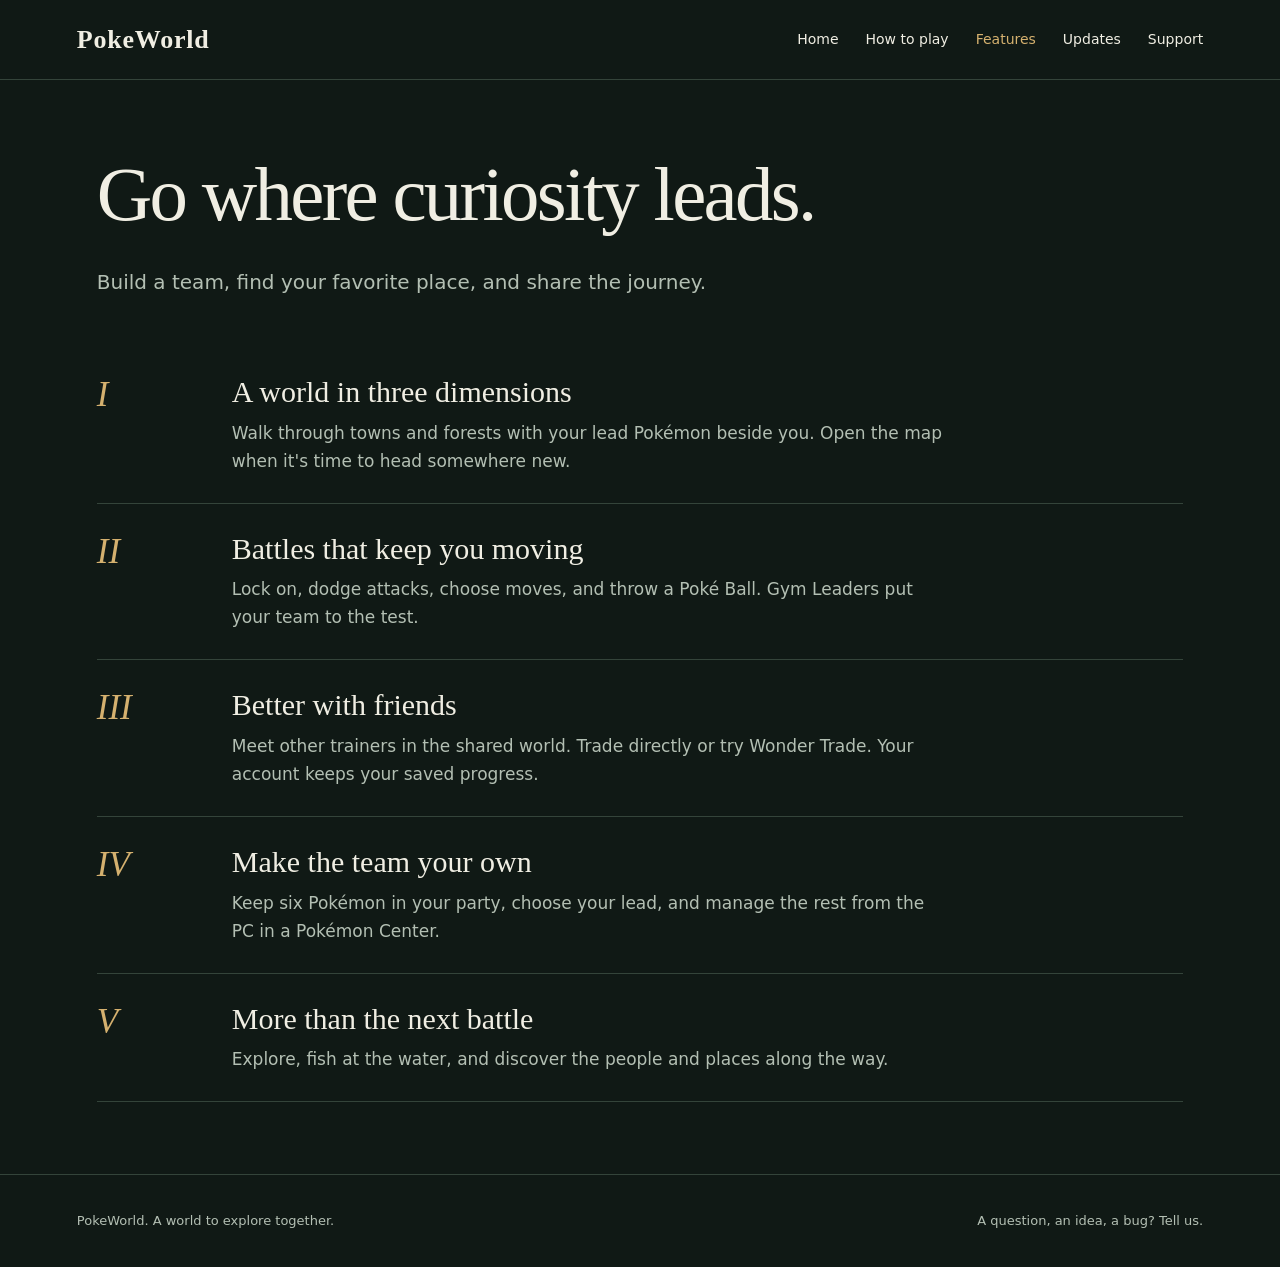
==== features.html @ 802797ab "Publish PokeWorld website and request form" ====
<!doctype html><html lang="en"><head><meta charset="utf-8"><meta name="viewport" content="width=device-width,initial-scale=1"><title>Features | PokeWorld</title><link rel="stylesheet" href="style.css"></head><body><a class="hidden" href="#main">Skip to content</a><header><a class="brand" href="index.html">PokeWorld</a><nav aria-label="Main navigation"><a href="index.html">Home</a><a href="how-to-play.html">How to play</a><a href="features.html" aria-current="page">Features</a><a href="updates.html">Updates</a><a href="support.html">Support</a></nav></header><main id="main"><h1>Go where curiosity leads.</h1><p class="lead">Build a team, find your favorite place, and share the journey.</p><section class="featurelist"><article><span class="n">I</span><div><h2>A world in three dimensions</h2><p>Walk through towns and forests with your lead Pokémon beside you. Open the map when it's time to head somewhere new.</p></div></article><article><span class="n">II</span><div><h2>Battles that keep you moving</h2><p>Lock on, dodge attacks, choose moves, and throw a Poké Ball. Gym Leaders put your team to the test.</p></div></article><article><span class="n">III</span><div><h2>Better with friends</h2><p>Meet other trainers in the shared world. Trade directly or try Wonder Trade. Your account keeps your saved progress.</p></div></article><article><span class="n">IV</span><div><h2>Make the team your own</h2><p>Keep six Pokémon in your party, choose your lead, and manage the rest from the PC in a Pokémon Center.</p></div></article><article><span class="n">V</span><div><h2>More than the next battle</h2><p>Explore, fish at the water, and discover the people and places along the way.</p></div></article></section></main><footer><span>PokeWorld. A world to explore together.</span><a href="support.html">A question, an idea, a bug? Tell us.</a></footer><script src="config.js"></script><script src="site.js"></script></body></html>
---- style.css ----
:root{--bg:#101915;--paper:#19251e;--ink:#f0eee3;--muted:#b3bfb3;--gold:#d5b16f;--line:#34443a}*{box-sizing:border-box}body{margin:0;background:var(--bg);color:var(--ink);font:17px/1.65 system-ui,sans-serif}a{color:inherit;text-decoration:none}a:hover{color:var(--gold)}:focus-visible{outline:3px solid var(--gold);outline-offset:5px}header{height:80px;display:flex;align-items:center;justify-content:space-between;padding:0 6%;border-bottom:1px solid var(--line);gap:20px}.brand{font:700 26px Georgia,serif;letter-spacing:.03em}nav{display:flex;gap:27px;font-size:14px}nav [aria-current]{color:var(--gold)}main{max-width:1240px;margin:auto;padding:72px 6%}h1,h2,h3{font-family:Georgia,serif;font-weight:400;line-height:1.12}h1{font-size:clamp(45px,6vw,78px);margin:0 0 28px;letter-spacing:-.035em}h2{font-size:38px;margin:0 0 22px}h3{font-size:27px}p{max-width:66ch;color:var(--muted)}.hero{min-height:600px;position:relative;display:flex;align-items:center;margin:0;padding:70px 6%;max-width:none;background:linear-gradient(90deg,rgba(10,22,15,.92),rgba(10,22,15,.55) 54%,rgba(10,22,15,.08)),url(assets/world.jpg) center/cover}.hero .copy{max-width:780px}.hero h1{max-width:780px;font-size:clamp(45px,5.6vw,72px)}.hero p{font-size:20px;max-width:440px}.button,button{display:inline-block;border:1px solid var(--gold);border-radius:3px;background:var(--gold);color:#152016;padding:13px 23px;font:650 15px system-ui;cursor:pointer;min-height:48px;transition:background .2s,transform .2s}.button:hover,button:hover{color:#101915;background:#e9c787;transform:translateY(-1px)}.secondary{background:transparent;color:var(--ink);margin-left:12px}.intro{display:grid;grid-template-columns:1fr 1fr;gap:80px;align-items:center;padding:80px 0}.intro img{width:100%;height:360px;object-fit:cover;border-radius:3px}.features{display:grid;grid-template-columns:repeat(3,1fr);gap:38px;border-top:1px solid var(--line);padding:40px 0}.features h3{margin:10px 0}.features p{font-size:16px}.featurelist article{display:grid;grid-template-columns:110px 1fr;border-bottom:1px solid var(--line);padding:28px 0;gap:25px}.featurelist .n{font:italic 35px Georgia;color:var(--gold)}.featurelist h2{font-size:30px;margin:0 0 10px}.featurelist p{margin:0}.lead{font-size:20px;max-width:660px;margin-bottom:48px}.step{padding:24px 0 24px 28px;border-left:2px solid var(--gold);margin:32px 0}.step h2{font-size:28px}kbd{background:#25382b;border:1px solid #4a6150;padding:3px 8px;border-radius:4px;font-size:14px}.controls{display:grid;grid-template-columns:1fr 1fr;gap:16px 50px}.controls div{display:flex;justify-content:space-between;border-bottom:1px solid var(--line);padding:14px 0}.update{padding:28px 0;border-bottom:1px solid var(--line)}.update time{color:var(--gold);font-size:14px}.update h2{font-size:30px;margin:10px 0}.formlayout{display:grid;grid-template-columns:1fr 1.2fr;gap:80px}label{display:block;font-weight:600;margin:20px 0 7px}input,textarea{width:100%;background:#111c16;color:var(--ink);border:1px solid #526357;border-radius:3px;padding:13px;font:inherit}textarea{min-height:180px;resize:vertical}.hint{font-size:13px;color:var(--muted)}.notice{padding:16px 20px;border-left:3px solid var(--gold);background:#263329;margin:24px 0}.hidden{position:absolute;left:-9999px}footer{padding:35px 6%;display:flex;justify-content:space-between;gap:20px;border-top:1px solid var(--line);font-size:13px;color:var(--muted)}.small{font-size:14px}.sectioncta{padding:40px;background:var(--paper);display:flex;justify-content:space-between;align-items:center;gap:30px;margin-top:60px}.sectioncta h2{font-size:30px;margin:0}@media(max-width:760px){header{height:auto;min-height:80px;flex-direction:column;padding:20px;gap:15px}nav{gap:17px;flex-wrap:wrap;justify-content:center;font-size:13px}.hero{min-height:600px;padding:65px 6%;background-position:60%}.hero h1{font-size:55px}.hero p{font-size:18px}.intro,.formlayout{grid-template-columns:1fr;gap:28px}.intro{padding:55px 0}.intro img{height:260px}.features{grid-template-columns:1fr;gap:18px}.controls{grid-template-columns:1fr}.featurelist article{grid-template-columns:45px 1fr;gap:12px}main{padding:48px 6%}.sectioncta{padding:25px;display:block}.sectioncta .button{margin-top:20px}footer{flex-direction:column}h2{font-size:32px}}@media(prefers-reduced-motion:reduce){*{transition:none!important;scroll-behavior:auto!important}}
@media(max-width:760px){.hero .secondary{margin:12px 0 0}.hero .button{display:table}.hero h1{font-size:50px}nav a{min-height:44px;display:flex;align-items:center}header{padding-bottom:8px}.hero{min-height:580px}}
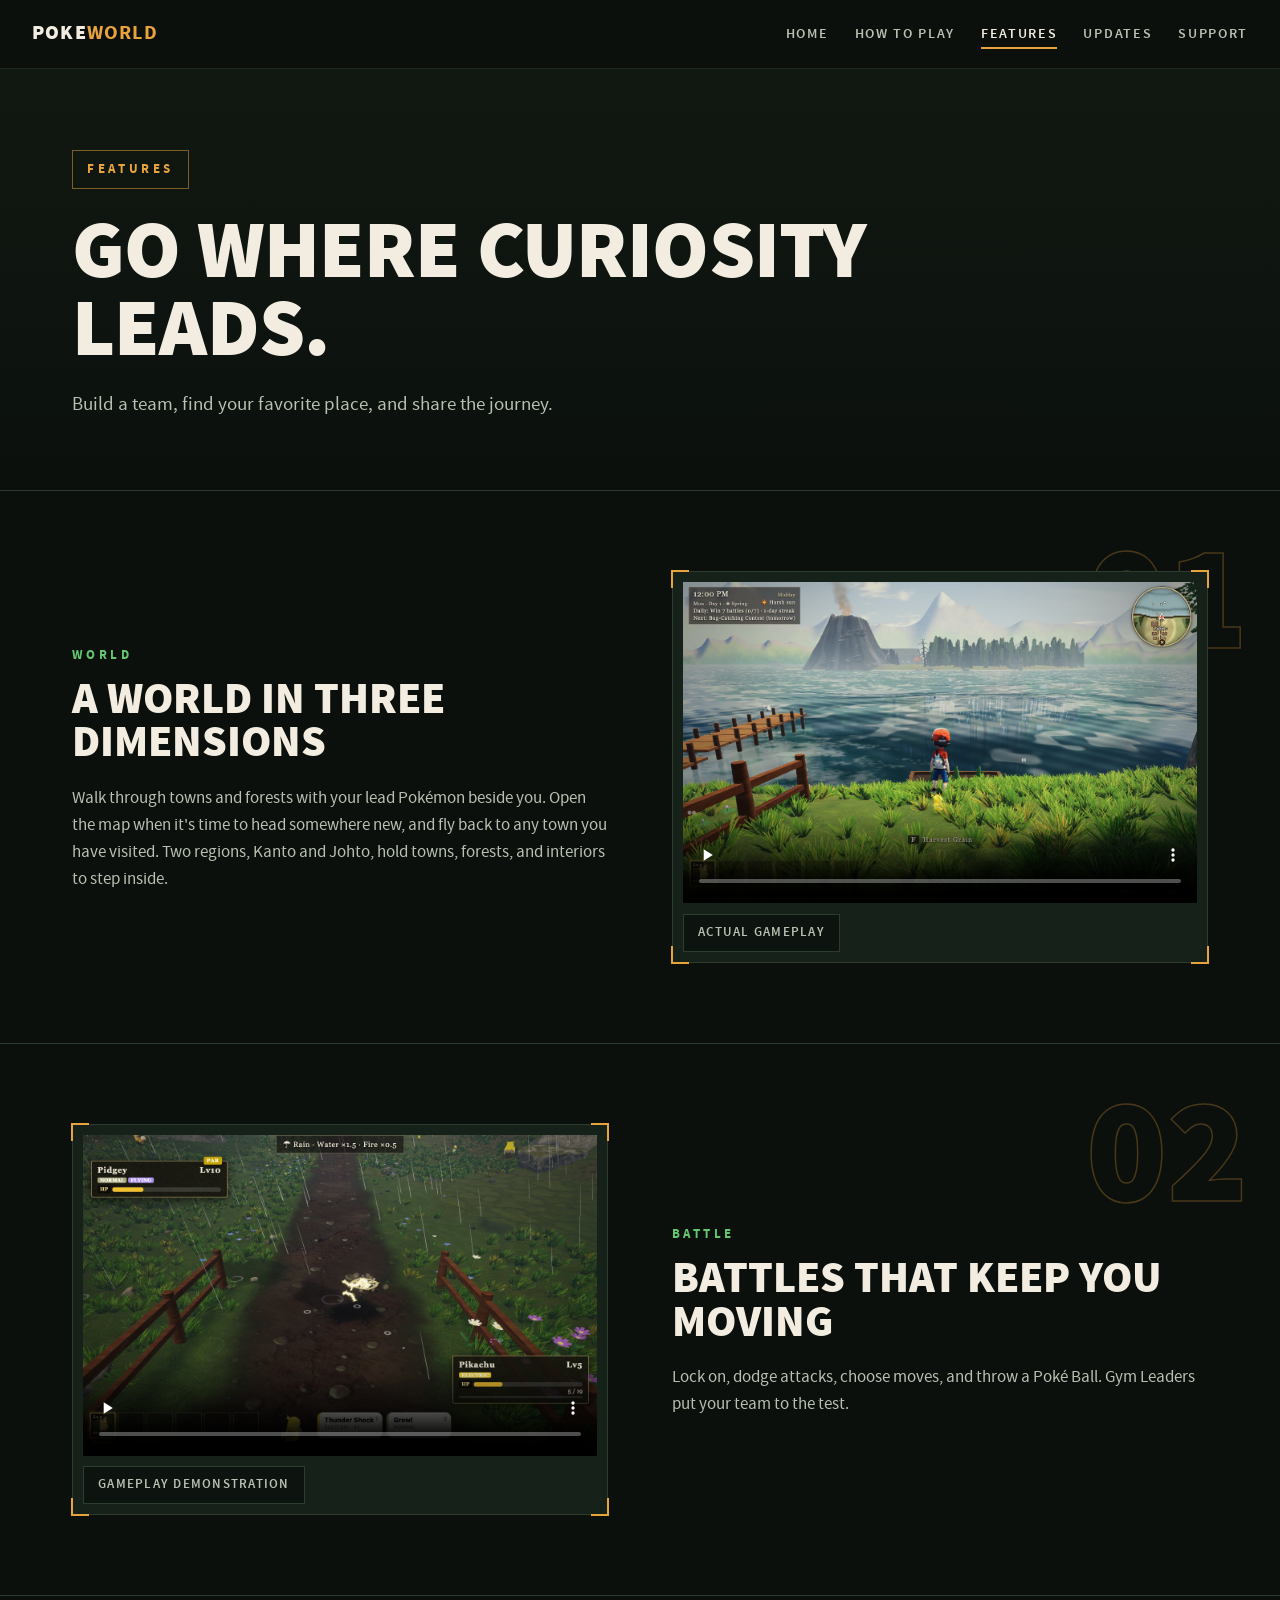
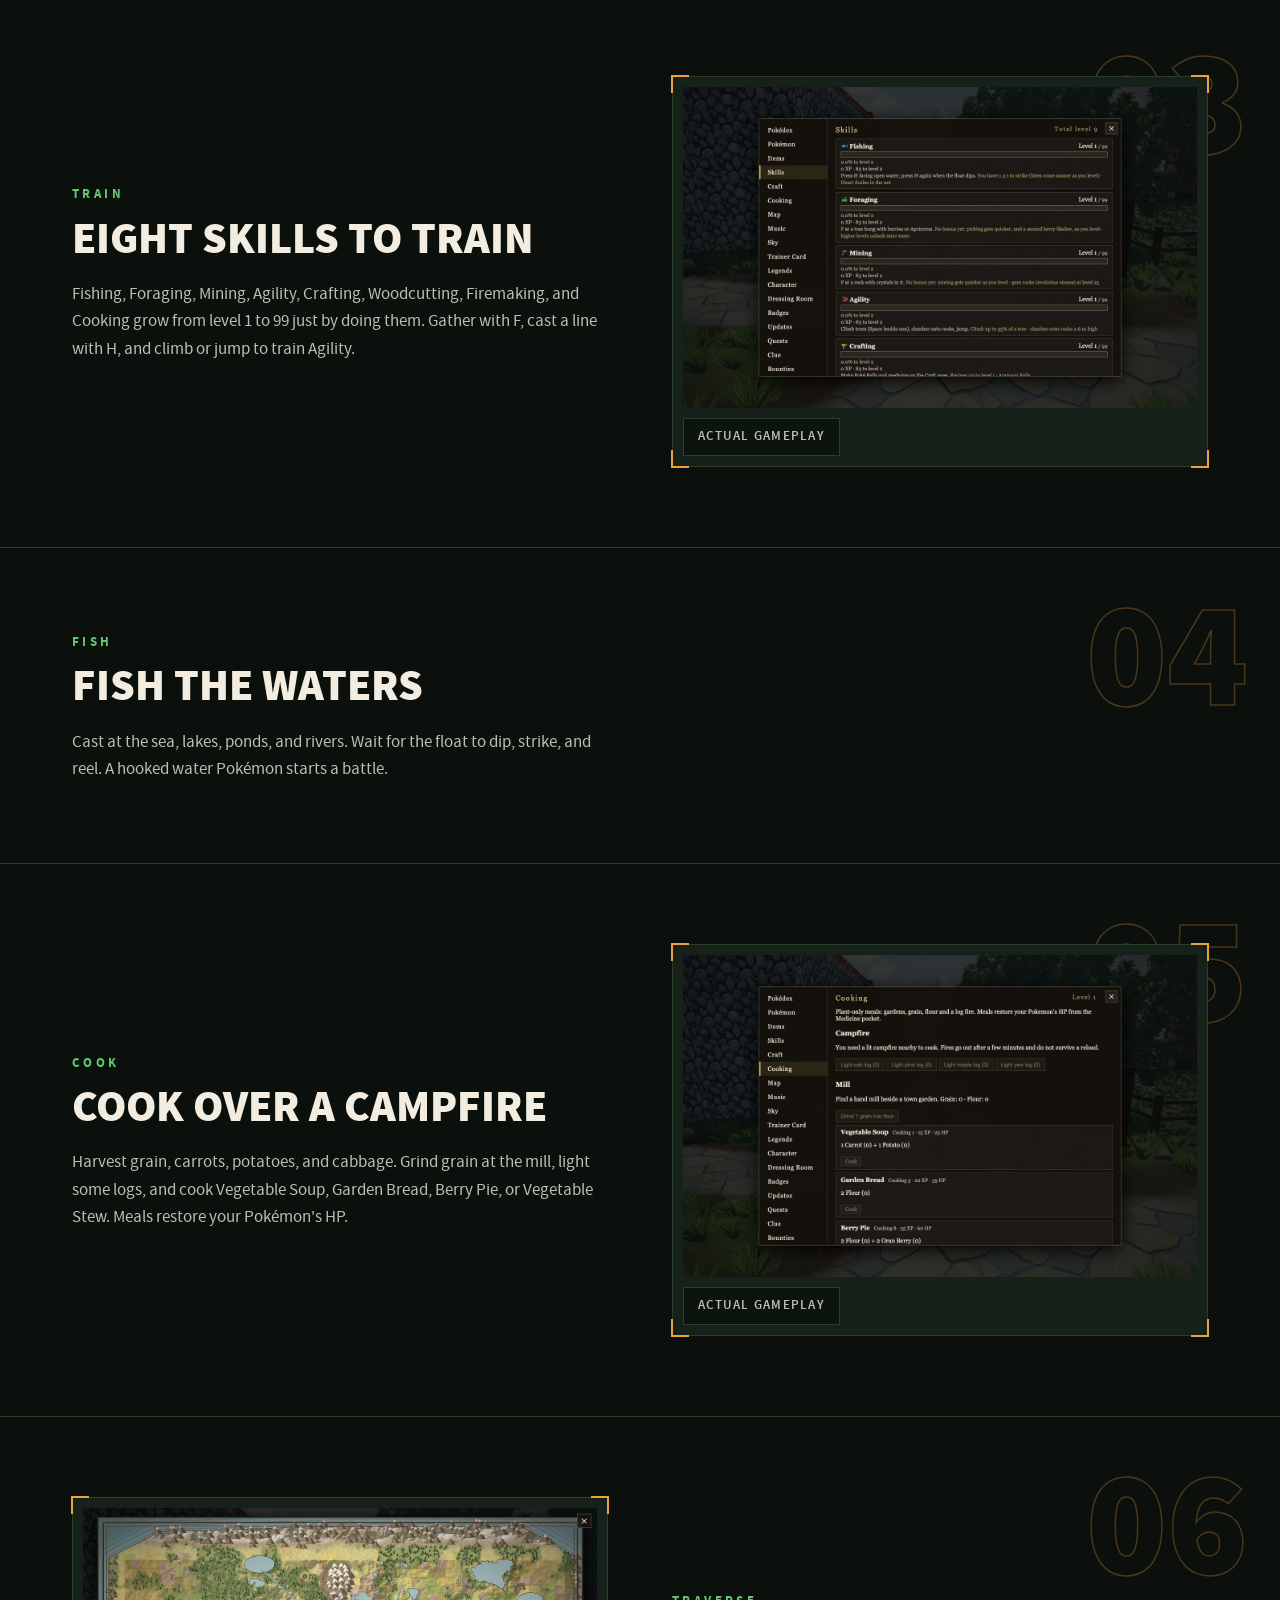
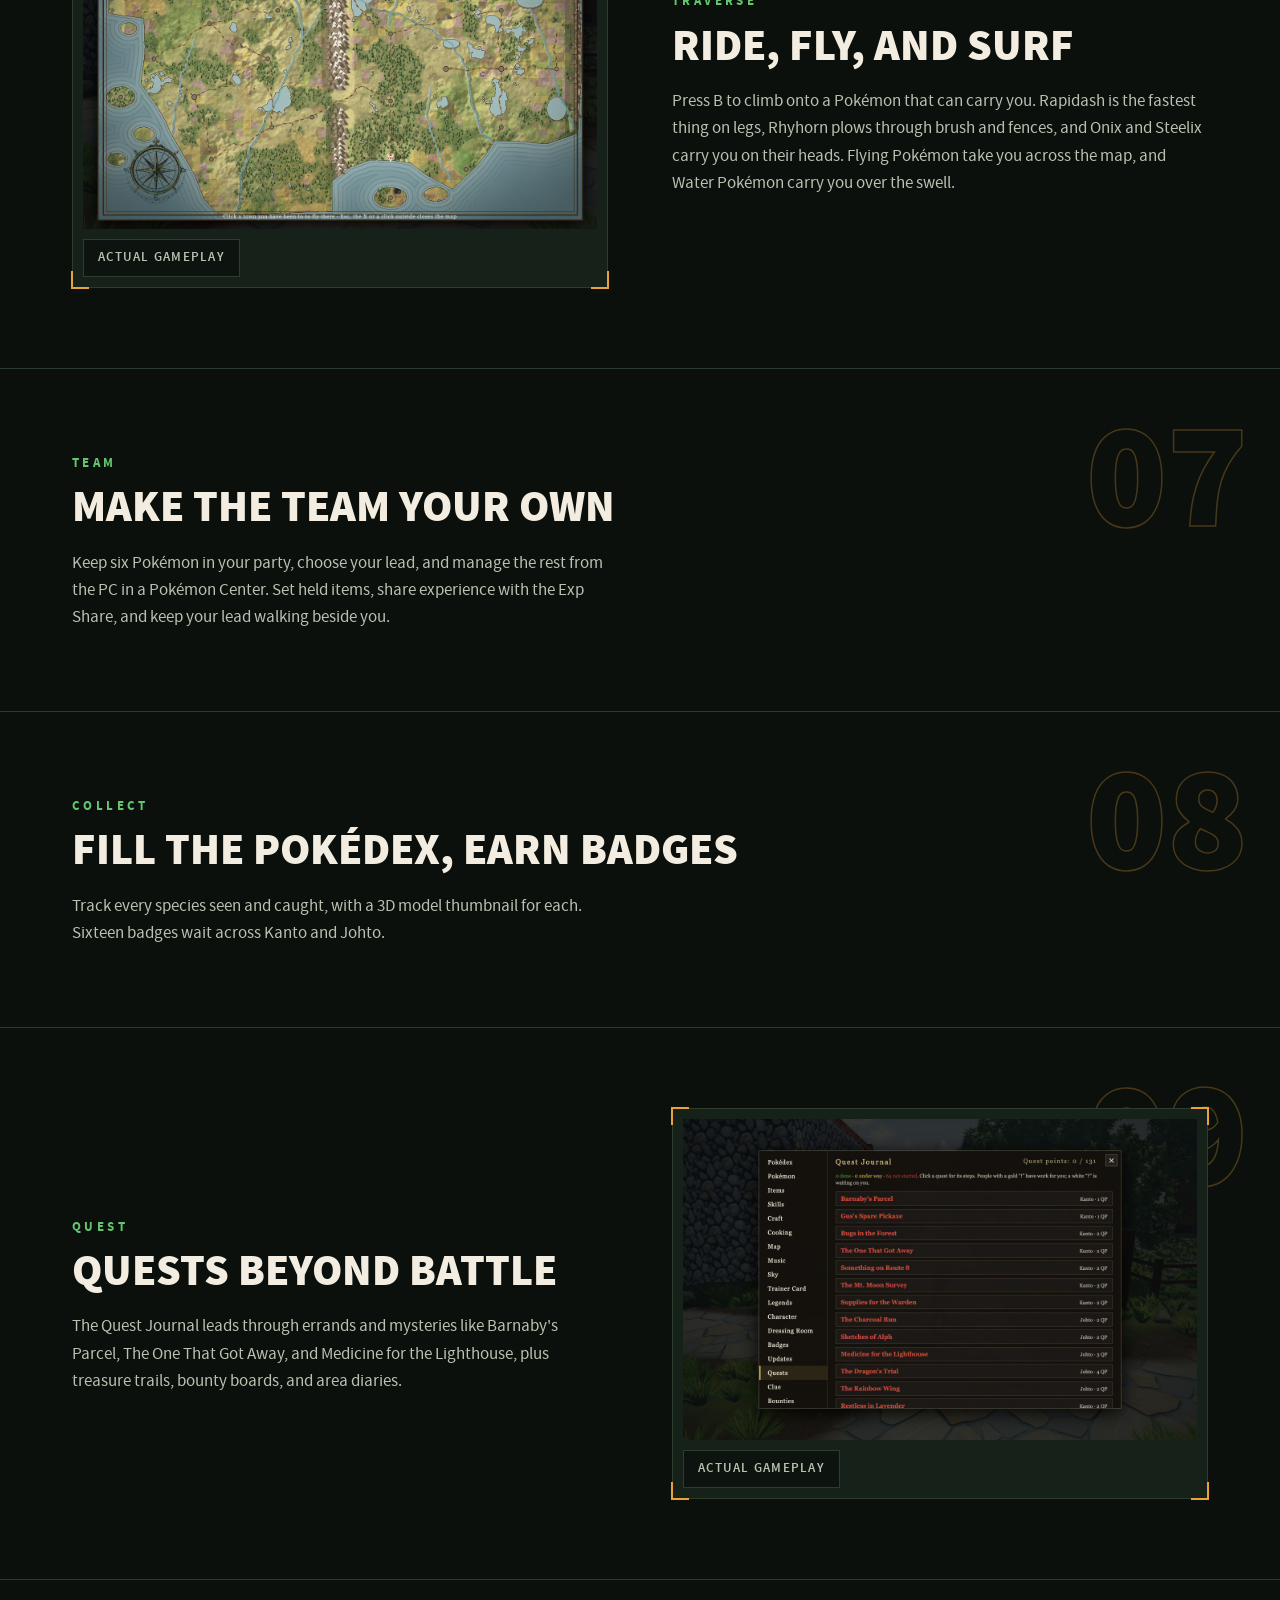
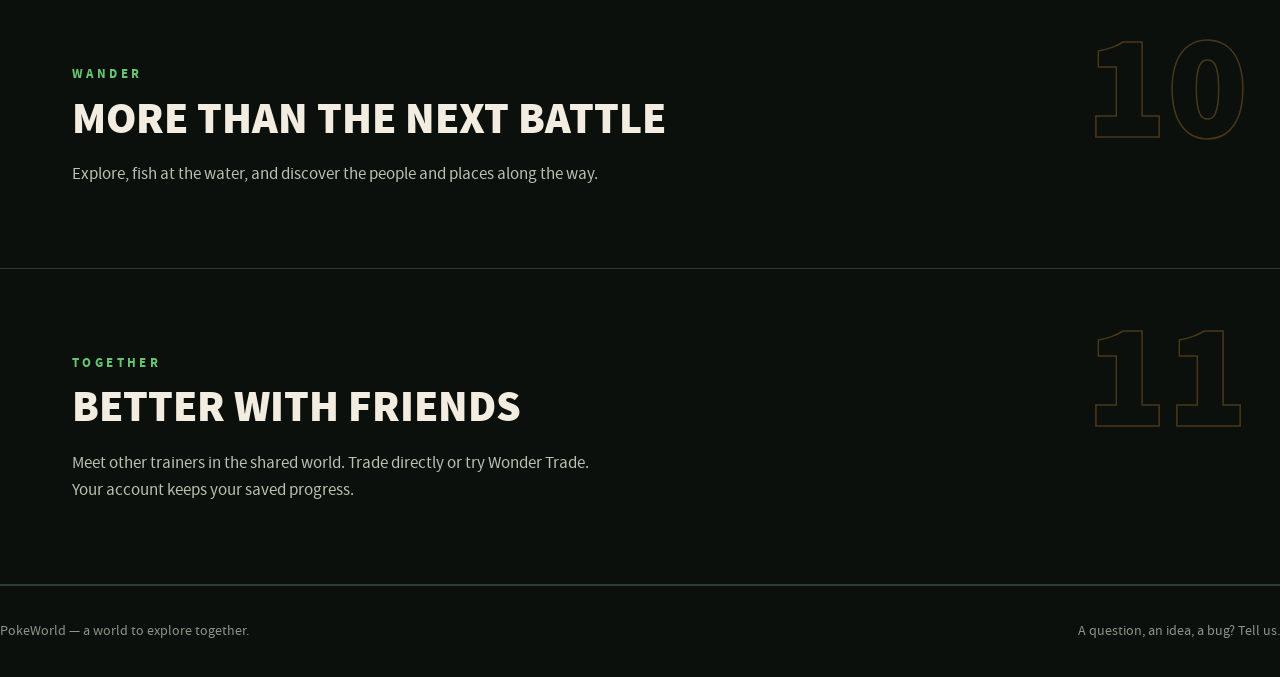
==== commit 18c0c975: "Publish approved Signal website redesign" ====
--- a/features.html
+++ b/features.html
@@ -1 +1,87 @@
-<!doctype html><html lang="en"><head><meta charset="utf-8"><meta name="viewport" content="width=device-width,initial-scale=1"><title>Features | PokeWorld</title><link rel="stylesheet" href="style.css"></head><body><a class="hidden" href="#main">Skip to content</a><header><a class="brand" href="index.html">PokeWorld</a><nav aria-label="Main navigation"><a href="index.html">Home</a><a href="how-to-play.html">How to play</a><a href="features.html" aria-current="page">Features</a><a href="updates.html">Updates</a><a href="support.html">Support</a></nav></header><main id="main"><h1>Go where curiosity leads.</h1><p class="lead">Build a team, find your favorite place, and share the journey.</p><section class="featurelist"><article><span class="n">I</span><div><h2>A world in three dimensions</h2><p>Walk through towns and forests with your lead Pokémon beside you. Open the map when it's time to head somewhere new.</p></div></article><article><span class="n">II</span><div><h2>Battles that keep you moving</h2><p>Lock on, dodge attacks, choose moves, and throw a Poké Ball. Gym Leaders put your team to the test.</p></div></article><article><span class="n">III</span><div><h2>Better with friends</h2><p>Meet other trainers in the shared world. Trade directly or try Wonder Trade. Your account keeps your saved progress.</p></div></article><article><span class="n">IV</span><div><h2>Make the team your own</h2><p>Keep six Pokémon in your party, choose your lead, and manage the rest from the PC in a Pokémon Center.</p></div></article><article><span class="n">V</span><div><h2>More than the next battle</h2><p>Explore, fish at the water, and discover the people and places along the way.</p></div></article></section></main><footer><span>PokeWorld. A world to explore together.</span><a href="support.html">A question, an idea, a bug? Tell us.</a></footer><script src="config.js"></script><script src="site.js"></script></body></html>+<!doctype html><html lang="en"><head><meta charset="utf-8"><meta name="viewport" content="width=device-width,initial-scale=1"><title>Features — PokeWorld</title><meta name="description" content="Real-time battles, eight trainable skills, campfire cooking, quests and more in PokeWorld."><meta name="theme-color" content="#0b100c"><meta property="og:title" content="Features — PokeWorld"><meta property="og:description" content="Real-time battles, eight trainable skills, campfire cooking, quests and more in PokeWorld."><meta property="og:image" content="https://ddhkim-gop.github.io/pokeworld-site/assets/world-hero.jpg"><meta property="og:type" content="website"><link rel="stylesheet" href="signal.css"></head><body>
+<header class="top"><div class="brand">Poke<b>World</b></div>
+<nav class="nav"><a href="index.html">Home</a><a href="how-to-play.html">How to play</a><a href="features.html" class="on">Features</a><a href="updates.html">Updates</a><a href="support.html">Support</a></nav></header>
+<section class="page-head"><div class="wrap">
+<span class="kick">Features</span>
+<h1>Go where curiosity leads.</h1>
+<p class="sub">Build a team, find your favorite place, and share the journey.</p>
+</div></section>
+
+<section class="feat"><div class="wrap"><span class="num">01</span>
+<div class="grid"><div class="txt"><span class="tag">World</span>
+<h2>A world in three dimensions</h2>
+<p>Walk through towns and forests with your lead Pokémon beside you. Open the map when it's time to head somewhere new, and fly back to any town you have visited. Two regions, Kanto and Johto, hold towns, forests, and interiors to step inside.</p>
+</div><div class="frame"><span class="tick a"></span><span class="tick b"></span><span class="tick c"></span><span class="tick d"></span>
+<video controls preload="none" playsinline poster="assets/exploration-poster.jpg" src="assets/clips/world-walk.mp4"></video><span class="cap">Actual gameplay</span></div>
+</div></div></section>
+
+<section class="feat flip"><div class="wrap"><span class="num">02</span>
+<div class="grid"><div class="txt"><span class="tag">Battle</span>
+<h2>Battles that keep you moving</h2>
+<p>Lock on, dodge attacks, choose moves, and throw a Poké Ball. Gym Leaders put your team to the test.</p>
+</div><div class="frame"><span class="tick a"></span><span class="tick b"></span><span class="tick c"></span><span class="tick d"></span>
+<video controls preload="none" playsinline poster="assets/battle-poster.jpg" src="assets/clips/battle.mp4"></video><span class="cap">Gameplay demonstration</span></div>
+</div></div></section>
+
+<section class="feat"><div class="wrap"><span class="num">03</span>
+<div class="grid"><div class="txt"><span class="tag">Train</span>
+<h2>Eight skills to train</h2>
+<p>Fishing, Foraging, Mining, Agility, Crafting, Woodcutting, Firemaking, and Cooking grow from level 1 to 99 just by doing them. Gather with F, cast a line with H, and climb or jump to train Agility.</p>
+</div><div class="frame"><span class="tick a"></span><span class="tick b"></span><span class="tick c"></span><span class="tick d"></span>
+<img src="assets/skills.jpg" alt="The skills panel in the game"><span class="cap">Actual gameplay</span></div>
+</div></div></section>
+
+<section class="feat wide"><div class="wrap"><span class="num">04</span>
+<div class="txt"><span class="tag">Fish</span>
+<h2>Fish the waters</h2>
+<p>Cast at the sea, lakes, ponds, and rivers. Wait for the float to dip, strike, and reel. A hooked water Pokémon starts a battle.</p>
+</div></div></section>
+
+<section class="feat"><div class="wrap"><span class="num">05</span>
+<div class="grid"><div class="txt"><span class="tag">Cook</span>
+<h2>Cook over a campfire</h2>
+<p>Harvest grain, carrots, potatoes, and cabbage. Grind grain at the mill, light some logs, and cook Vegetable Soup, Garden Bread, Berry Pie, or Vegetable Stew. Meals restore your Pokémon's HP.</p>
+</div><div class="frame"><span class="tick a"></span><span class="tick b"></span><span class="tick c"></span><span class="tick d"></span>
+<img src="assets/cooking.jpg" alt="Cooking at a campfire"><span class="cap">Actual gameplay</span></div>
+</div></div></section>
+
+<section class="feat flip"><div class="wrap"><span class="num">06</span>
+<div class="grid"><div class="txt"><span class="tag">Traverse</span>
+<h2>Ride, fly, and surf</h2>
+<p>Press B to climb onto a Pokémon that can carry you. Rapidash is the fastest thing on legs, Rhyhorn plows through brush and fences, and Onix and Steelix carry you on their heads. Flying Pokémon take you across the map, and Water Pokémon carry you over the swell.</p>
+</div><div class="frame"><span class="tick a"></span><span class="tick b"></span><span class="tick c"></span><span class="tick d"></span>
+<img src="assets/map.jpg" alt="The world map"><span class="cap">Actual gameplay</span></div>
+</div></div></section>
+
+<section class="feat wide"><div class="wrap"><span class="num">07</span>
+<div class="txt"><span class="tag">Team</span>
+<h2>Make the team your own</h2>
+<p>Keep six Pokémon in your party, choose your lead, and manage the rest from the PC in a Pokémon Center. Set held items, share experience with the Exp Share, and keep your lead walking beside you.</p>
+</div></div></section>
+
+<section class="feat wide"><div class="wrap"><span class="num">08</span>
+<div class="txt"><span class="tag">Collect</span>
+<h2>Fill the Pokédex, earn badges</h2>
+<p>Track every species seen and caught, with a 3D model thumbnail for each. Sixteen badges wait across Kanto and Johto.</p>
+</div></div></section>
+
+<section class="feat"><div class="wrap"><span class="num">09</span>
+<div class="grid"><div class="txt"><span class="tag">Quest</span>
+<h2>Quests beyond battle</h2>
+<p>The Quest Journal leads through errands and mysteries like Barnaby's Parcel, The One That Got Away, and Medicine for the Lighthouse, plus treasure trails, bounty boards, and area diaries.</p>
+</div><div class="frame"><span class="tick a"></span><span class="tick b"></span><span class="tick c"></span><span class="tick d"></span>
+<img src="assets/quests.jpg" alt="The quest journal"><span class="cap">Actual gameplay</span></div>
+</div></div></section>
+
+<section class="feat wide"><div class="wrap"><span class="num">10</span>
+<div class="txt"><span class="tag">Wander</span>
+<h2>More than the next battle</h2>
+<p>Explore, fish at the water, and discover the people and places along the way.</p>
+</div></div></section>
+
+<section class="feat wide"><div class="wrap"><span class="num">11</span>
+<div class="txt"><span class="tag">Together</span>
+<h2>Better with friends</h2>
+<p>Meet other trainers in the shared world. Trade directly or try Wonder Trade. Your account keeps your saved progress.</p>
+</div></div></section>
+<footer><span>PokeWorld — a world to explore together.</span><span>A question, an idea, a bug? Tell us.</span></footer></body></html>
--- a/signal.css
+++ b/signal.css
@@ -0,0 +1,146 @@
+
+@font-face{font-family:'Source Sans Pro';src:url('signal-black.woff');font-weight:900}
+@font-face{font-family:'Source Sans Pro';src:url('signal-bold.woff');font-weight:700}
+@font-face{font-family:'Source Sans Pro';src:url('signal-semibold.woff');font-weight:600}
+@font-face{font-family:'Source Sans Pro';src:url('signal-regular.woff');font-weight:400}
+
+
+:root{--night:#0b100c;--night2:#121a13;--panel:#16211a;--line:#2c3d30;--signal:#e8a33d;--hp:#63c66f;--text:#f2ede0;--soft:#b9c2b2;--dim:#8b968a}
+*{margin:0;padding:0;box-sizing:border-box}
+body{background:var(--night);color:var(--text);font:400 17px/1.6 "Source Sans Pro",Arial,sans-serif}
+.wrap{max-width:1200px;margin:0 auto;padding:0 32px}
+.top{position:absolute;top:0;left:0;right:0;z-index:5;display:flex;justify-content:space-between;align-items:center;padding:18px 32px;background:#0b100c;border-bottom:1px solid rgba(44,61,48,.6)}
+.brand{font-weight:900;font-size:20px;letter-spacing:.06em;text-transform:uppercase}
+.brand b{color:var(--signal)}
+.nav a{color:var(--soft);text-decoration:none;font-size:14px;font-weight:600;letter-spacing:.12em;text-transform:uppercase;margin-left:26px}
+.nav a.on{color:var(--text);border-bottom:2px solid var(--signal);padding-bottom:4px}
+/* hero */
+.hero{position:relative;height:56vw;min-height:620px;max-height:780px;display:flex;align-items:flex-end;overflow:hidden}
+.hero video{position:absolute;inset:0;width:100%;height:100%;object-fit:cover;filter:saturate(.92) brightness(.72)}
+.hero .grad{position:absolute;inset:0;background:linear-gradient(180deg,rgba(11,16,12,.72),rgba(11,16,12,.18) 42%,rgba(11,16,12,.94) 88%)}
+.hud{position:absolute;border:1px solid rgba(232,163,61,.55);width:26px;height:26px;z-index:4}
+.hud.tl{top:118px;left:26px;border-right:0;border-bottom:0}.hud.tr{top:118px;right:26px;border-left:0;border-bottom:0}
+.hud.bl{bottom:26px;left:26px;border-right:0;border-top:0}.hud.br{bottom:26px;right:26px;border-left:0;border-top:0}
+.hero-in{position:relative;z-index:3;width:100%;padding:0 0 84px}
+.kick{display:inline-block;font-weight:700;font-size:13px;letter-spacing:.28em;text-transform:uppercase;color:var(--signal);border:1px solid rgba(232,163,61,.5);padding:8px 14px;margin-bottom:26px}
+h1{font-weight:900;font-size:clamp(52px,8.4vw,118px);line-height:.95;text-transform:uppercase;letter-spacing:-.015em;max-width:9em}
+h1 .o{-webkit-text-stroke:2px var(--text);color:transparent}
+.hp{display:flex;align-items:center;gap:14px;margin:30px 0 36px;max-width:560px}
+.hp .bar{flex:1;height:8px;background:rgba(242,237,224,.14);border:1px solid rgba(242,237,224,.25)}
+.hp .bar i{display:block;height:100%;width:82%;background:linear-gradient(90deg,var(--hp),#9be26a)}
+.hp span{font-size:13px;font-weight:700;letter-spacing:.16em;color:var(--soft);text-transform:uppercase;white-space:nowrap}
+.cta{display:flex;gap:16px;flex-wrap:wrap}
+.btn{font-weight:700;font-size:15px;letter-spacing:.1em;text-transform:uppercase;text-decoration:none;padding:16px 30px;border:1px solid var(--signal)}
+.btn.p{background:var(--signal);color:#14100a}.btn.g{color:var(--text)}
+/* stats strip */
+.stats{border-top:1px solid var(--line);border-bottom:1px solid var(--line);background:var(--night2)}
+.stats .wrap{display:grid;grid-template-columns:repeat(4,1fr);gap:0}
+.stat{padding:34px 26px;border-left:1px solid var(--line)}
+.stat:first-child{border-left:0}
+.stat b{display:block;font-weight:900;font-size:44px;line-height:1;color:var(--signal)}
+.stat span{font-size:13px;font-weight:600;letter-spacing:.14em;text-transform:uppercase;color:var(--dim)}
+/* mission sections */
+.mission{position:relative;padding:110px 0;border-bottom:1px solid var(--line)}
+.mission .grid{display:grid;grid-template-columns:1fr 1fr;gap:72px;align-items:center}
+.mission.flip .grid .txt{order:2}
+.mission:not(.flip) .num{left:32px;right:auto}
+.mission .grid{position:relative;z-index:1}
+.num{position:absolute;top:64px;right:32px;z-index:0;font-weight:900;font-size:150px;line-height:1;color:transparent;-webkit-text-stroke:1.5px rgba(232,163,61,.28)}
+.mission h2{font-weight:900;font-size:clamp(34px,4.2vw,56px);line-height:1;text-transform:uppercase;letter-spacing:-.01em;margin:14px 0 22px}
+.tag{font-weight:700;font-size:13px;letter-spacing:.26em;text-transform:uppercase;color:var(--hp)}
+.mission p{color:var(--soft);max-width:30em}
+.mission p+p{margin-top:14px}
+.frame{position:relative;border:1px solid var(--line);background:var(--panel);padding:10px}
+.frame img,.frame video{display:block;width:100%;height:auto}
+.frame .cap{position:absolute;left:22px;bottom:22px;background:rgba(11,16,12,.82);border:1px solid var(--line);padding:8px 14px;font-size:12.5px;font-weight:600;letter-spacing:.1em;text-transform:uppercase;color:var(--soft)}
+.tick{position:absolute;width:18px;height:18px;border:2px solid var(--signal)}
+.tick.a{top:-2px;left:-2px;border-right:0;border-bottom:0}.tick.b{top:-2px;right:-2px;border-left:0;border-bottom:0}
+.tick.c{bottom:-2px;left:-2px;border-right:0;border-top:0}.tick.d{bottom:-2px;right:-2px;border-left:0;border-top:0}
+/* skill chips */
+.skills{background:var(--night2);border-bottom:1px solid var(--line);padding:96px 0}
+.skills h2{font-weight:900;font-size:clamp(30px,3.6vw,46px);text-transform:uppercase;margin-bottom:10px}
+.skills .sub{color:var(--dim);margin-bottom:40px;max-width:34em}
+.chips{display:flex;flex-wrap:wrap;gap:12px}
+.chip{border:1px solid var(--line);padding:14px 20px;font-weight:700;font-size:15px;letter-spacing:.08em;text-transform:uppercase;color:var(--soft);background:var(--panel)}
+.chip.hot{border-color:rgba(99,198,111,.55);color:var(--hp)}
+/* join */
+.join{padding:120px 0;background:linear-gradient(180deg,var(--night2),var(--night))}
+.join .card{border:1px solid var(--line);background:var(--panel);padding:56px;display:grid;grid-template-columns:1.1fr .9fr;gap:56px}
+.join h2{font-weight:900;font-size:clamp(34px,4.4vw,58px);line-height:.98;text-transform:uppercase}
+.join h2 b{color:var(--signal)}
+.steps{list-style:none;counter-reset:s}
+.steps li{counter-increment:s;display:flex;gap:18px;padding:16px 0;border-bottom:1px solid var(--line);color:var(--soft)}
+.steps li::before{content:"0" counter(s);font-weight:900;color:var(--signal);font-size:20px;min-width:38px}
+.steps li:last-child{border-bottom:0}
+.note{margin-top:22px;font-size:14px;color:var(--dim);border-left:2px solid var(--signal);padding-left:14px}
+footer{padding:34px 0;border-top:1px solid var(--line);display:flex;justify-content:space-between;color:var(--dim);font-size:14px}
+@media(max-width:760px){
+ .top{flex-wrap:wrap;justify-content:center;row-gap:10px}.nav{display:flex;flex-wrap:wrap;justify-content:center;row-gap:6px}.nav a{margin:0 10px;font-size:11.5px;letter-spacing:.09em}
+ .top{padding:16px 18px}.hero{height:auto;min-height:600px}.hero-in{padding:0 32px 56px}
+ .stats .wrap{grid-template-columns:1fr 1fr}
+ .stat{padding:22px 18px}.stat b{font-size:32px}
+ .mission{padding:72px 0}.mission .grid{grid-template-columns:1fr;gap:32px}
+ .mission.flip .grid .txt{order:0}
+ .num{font-size:84px;top:32px;right:18px}.mission:not(.flip) .num{left:18px;right:auto}
+ .join .card{grid-template-columns:1fr;padding:32px 22px}
+ footer{flex-direction:column;gap:8px;padding:28px 32px}
+}
+
+/* page head */
+.page-head{padding:150px 0 70px;border-bottom:1px solid var(--line);position:relative;background:linear-gradient(180deg,var(--night2),var(--night))}
+.page-head h1{font-weight:900;font-size:clamp(40px,6.4vw,84px);line-height:.96;text-transform:uppercase;letter-spacing:-.01em;max-width:12em}
+.page-head .sub{color:var(--soft);font-size:19px;margin-top:18px;max-width:34em}
+/* feature rows */
+.feat{position:relative;padding:80px 0;border-bottom:1px solid var(--line)}
+.feat .grid{display:grid;grid-template-columns:1fr 1fr;gap:64px;align-items:center}
+.feat.flip .grid .txt{order:2}
+.feat .num{top:40px}
+.feat.wide .txt{max-width:44em}
+.feat h2{font-weight:900;font-size:clamp(28px,3.4vw,44px);line-height:1;text-transform:uppercase;margin:12px 0 18px}
+.feat p{color:var(--soft);max-width:32em}
+.feat p+p{margin-top:12px}
+/* steps */
+.steps2{list-style:none;counter-reset:s;padding:60px 0}
+.steps2 li{counter-increment:s;display:grid;grid-template-columns:70px 1fr;gap:28px;padding:34px 0;border-bottom:1px solid var(--line)}
+.steps2 li::before{content:"0" counter(s);font-weight:900;font-size:34px;color:transparent;-webkit-text-stroke:1.5px rgba(232,163,61,.75);line-height:1}
+.steps2 h3{font-weight:900;font-size:24px;text-transform:uppercase;margin-bottom:8px}
+.steps2 p{color:var(--soft);max-width:38em}
+.steps2 .acts{display:flex;gap:12px;flex-wrap:wrap;margin-top:16px}
+.btn.s{padding:12px 22px;font-size:13px}
+.small-note{margin-top:12px;font-size:14px;color:var(--dim)}
+.callout2{border:1px solid var(--line);border-left:3px solid var(--signal);background:var(--panel);padding:22px 26px;color:var(--soft);margin:56px 0;max-width:60em}
+/* spec table */
+.keys{padding:70px 0;border-top:1px solid var(--line)}
+.keys h2{font-weight:900;font-size:clamp(26px,3vw,38px);text-transform:uppercase;margin-bottom:10px}
+.keys .sub{color:var(--dim);margin-bottom:30px;max-width:36em}
+.kgrid{display:grid;grid-template-columns:1fr 1fr;gap:0 56px}
+.krow{display:flex;justify-content:space-between;align-items:center;padding:13px 0;border-bottom:1px solid var(--line);color:var(--soft)}
+kbd{font:700 13px "Source Sans 3","Source Sans Pro",sans-serif;letter-spacing:.06em;color:var(--text);border:1px solid var(--line);background:var(--panel);padding:5px 12px;text-transform:uppercase}
+/* log */
+.log{padding:60px 0}
+.log article{display:grid;grid-template-columns:200px 1fr;gap:40px;padding:36px 0;border-bottom:1px solid var(--line)}
+.log time{font-weight:700;font-size:13px;letter-spacing:.18em;text-transform:uppercase;color:var(--signal)}
+.log h2{font-weight:900;font-size:26px;text-transform:uppercase;margin-bottom:10px}
+.log p{color:var(--soft);max-width:40em}
+/* form */
+.sform{padding:70px 0}
+.sform .panel{border:1px solid var(--line);background:var(--panel);padding:46px;max-width:760px}
+.sform label{display:block;font-weight:700;font-size:13px;letter-spacing:.16em;text-transform:uppercase;color:var(--dim);margin:26px 0 10px}
+.sform input,.sform textarea{width:100%;background:var(--night);border:1px solid var(--line);color:var(--text);font:400 16px "Source Sans 3","Source Sans Pro",sans-serif;padding:14px 16px}
+.sform textarea{min-height:160px;resize:vertical}
+.sform .count{text-align:right;font-size:13px;color:var(--dim);margin-top:8px}
+.sform .status{margin-top:16px;color:var(--hp);font-size:14px}
+.hp-honey{position:absolute;left:-9999px}
+@media(max-width:760px){
+ .page-head{padding:152px 0 50px}
+ .feat{padding:56px 0}.feat .grid{grid-template-columns:1fr;gap:28px}
+ .feat.flip .grid .txt{order:0}
+ .steps2 li{grid-template-columns:48px 1fr;gap:18px}
+ .steps2 li::before{font-size:26px}
+ .kgrid{grid-template-columns:1fr}
+ .log article{grid-template-columns:1fr;gap:10px}
+ .sform .panel{padding:28px 20px}
+}
+
+@media(max-width:760px){.hero{min-height:660px}.hero-in{padding-top:154px}.hud.tl,.hud.tr{top:148px}}
+.frame .cap{position:static;display:inline-block;margin-top:10px}
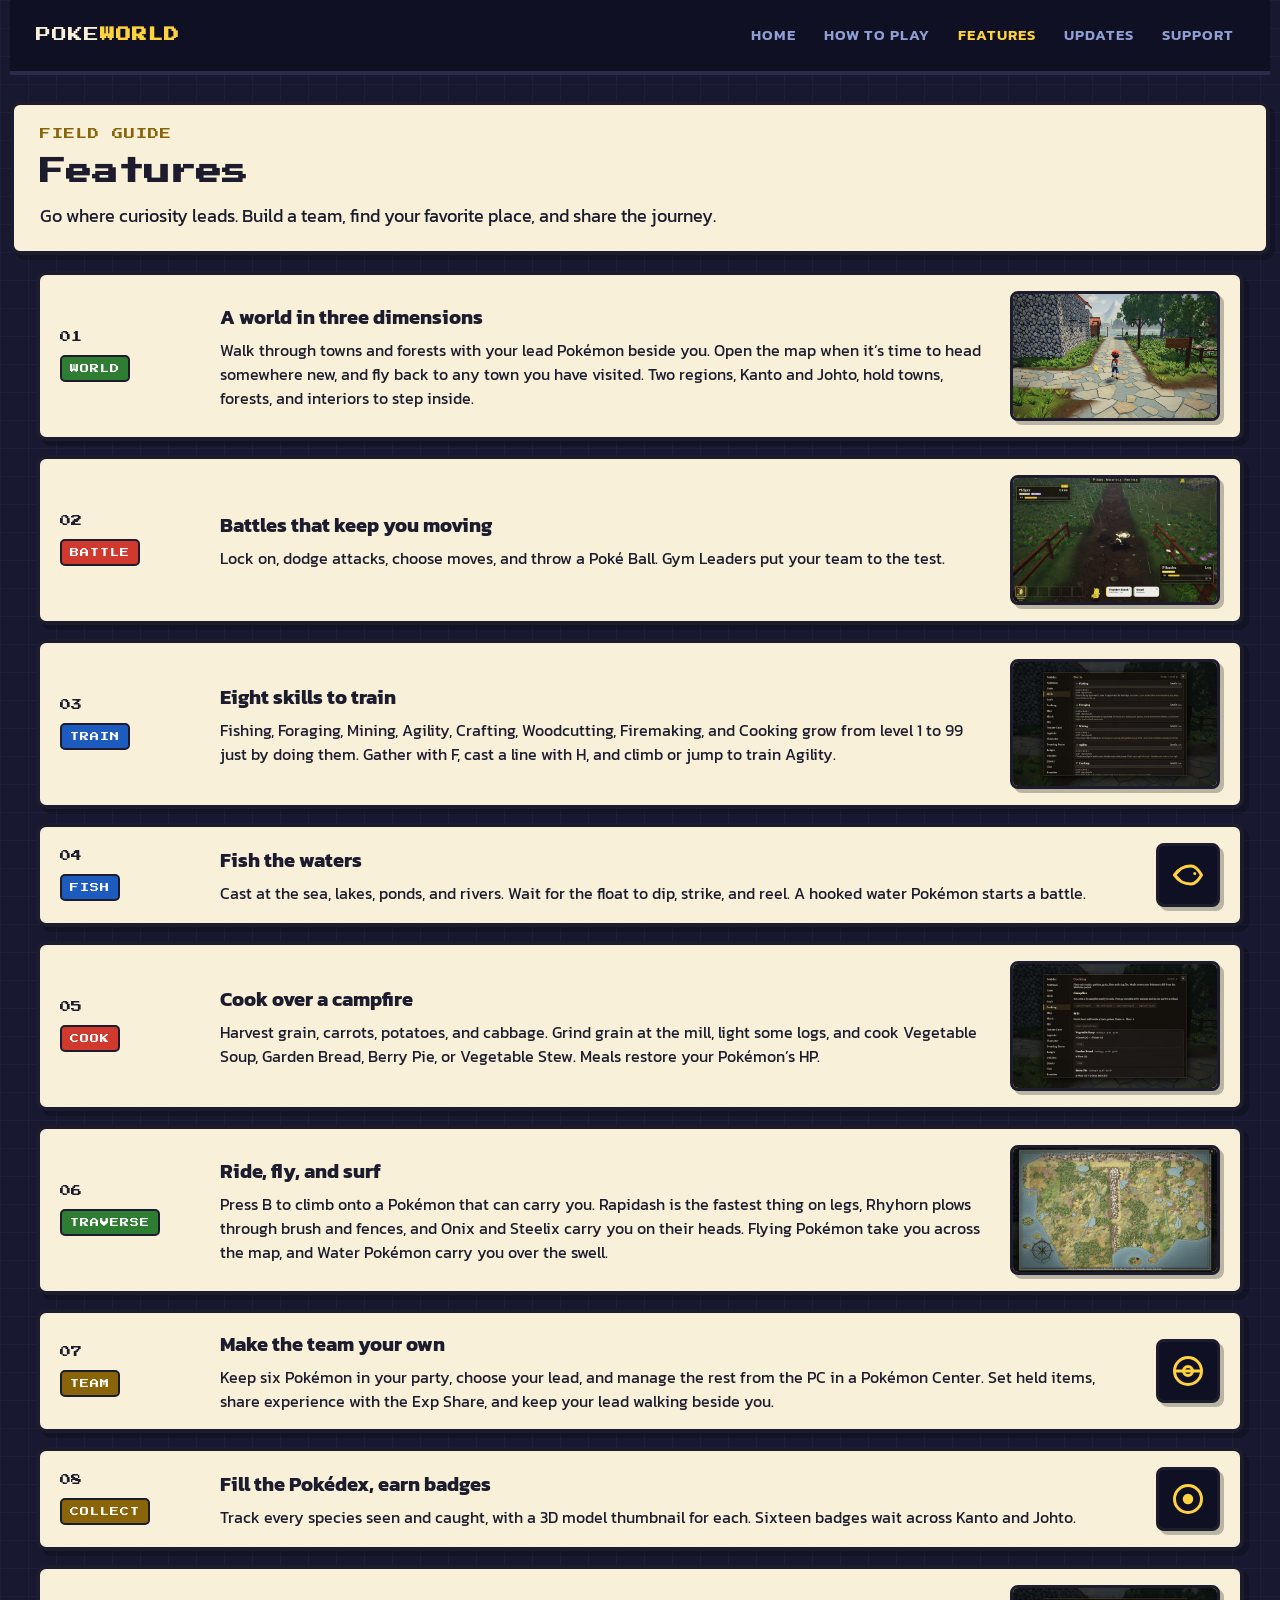
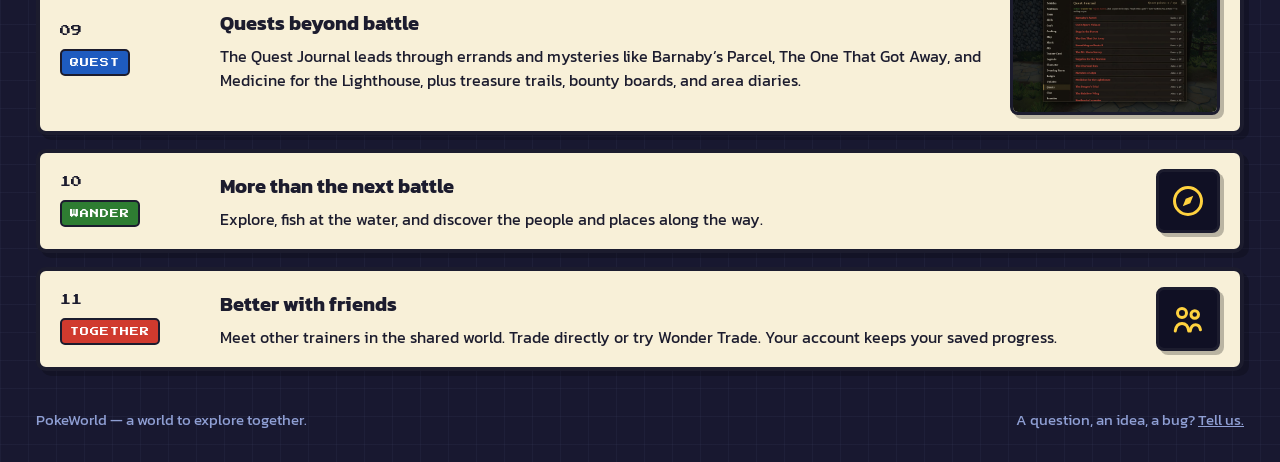
==== commit 6071eb1d: "Battle Screen redesign (v10): features page Updated the features page with new content and styles." ====
--- a/features.html
+++ b/features.html
@@ -1,87 +1,148 @@
-<!doctype html><html lang="en"><head><meta charset="utf-8"><meta name="viewport" content="width=device-width,initial-scale=1"><title>Features — PokeWorld</title><meta name="description" content="Real-time battles, eight trainable skills, campfire cooking, quests and more in PokeWorld."><meta name="theme-color" content="#0b100c"><meta property="og:title" content="Features — PokeWorld"><meta property="og:description" content="Real-time battles, eight trainable skills, campfire cooking, quests and more in PokeWorld."><meta property="og:image" content="https://ddhkim-gop.github.io/pokeworld-site/assets/world-hero.jpg"><meta property="og:type" content="website"><link rel="stylesheet" href="signal.css"></head><body>
-<header class="top"><div class="brand">Poke<b>World</b></div>
-<nav class="nav"><a href="index.html">Home</a><a href="how-to-play.html">How to play</a><a href="features.html" class="on">Features</a><a href="updates.html">Updates</a><a href="support.html">Support</a></nav></header>
-<section class="page-head"><div class="wrap">
-<span class="kick">Features</span>
-<h1>Go where curiosity leads.</h1>
-<p class="sub">Build a team, find your favorite place, and share the journey.</p>
-</div></section>
+<!DOCTYPE html><html lang="en"><head><meta charset="utf-8"><meta name="viewport" content="width=device-width, initial-scale=1">
+<title>PokeWorld - Battle Screen (full draft)</title>
+<link href="https://fonts.googleapis.com/css2?family=Press+Start+2P&family=Kanit:wght@400;600;700&display=swap" rel="stylesheet">
+<style>
 
-<section class="feat"><div class="wrap"><span class="num">01</span>
-<div class="grid"><div class="txt"><span class="tag">World</span>
-<h2>A world in three dimensions</h2>
-<p>Walk through towns and forests with your lead Pokémon beside you. Open the map when it's time to head somewhere new, and fly back to any town you have visited. Two regions, Kanto and Johto, hold towns, forests, and interiors to step inside.</p>
-</div><div class="frame"><span class="tick a"></span><span class="tick b"></span><span class="tick c"></span><span class="tick d"></span>
-<video controls preload="none" playsinline poster="assets/exploration-poster.jpg" src="assets/clips/world-walk.mp4"></video><span class="cap">Actual gameplay</span></div>
-</div></div></section>
+*{margin:0;box-sizing:border-box}
+body{background:#181830;background-image:linear-gradient(rgba(143,159,212,.05) 1px,transparent 1px),linear-gradient(90deg,rgba(143,159,212,.05) 1px,transparent 1px);background-size:28px 28px;color:#1c1c2e;font-family:Kanit,sans-serif;font-size:18px;line-height:1.5}
+a{color:#1e5bbf}
+a:focus-visible,button:focus-visible{outline:3px solid #ffd23f;outline-offset:2px}
+nav{max-width:1260px;margin:0 auto;display:flex;justify-content:space-between;align-items:center;gap:14px;padding:16px 26px;background:#101024;border-bottom:4px solid #2a2a4a;flex-wrap:wrap}
+.wordmark{font-family:"Press Start 2P";font-size:15px;color:#f8f0d8;letter-spacing:1px}.wordmark b{color:#ffd23f}
+.links{display:flex;flex-wrap:wrap;gap:6px 8px}
+.links a{color:#8f9fd4;text-decoration:none;font-weight:600;font-size:15px;text-transform:uppercase;letter-spacing:1px;padding:8px 10px;display:inline-block}
+.links a.on,.links a:hover{color:#ffd23f}
+.hero{max-width:1260px;margin:26px auto 0;padding:0 26px}
+.arena{position:relative;display:block;background:linear-gradient(#7ec850 0 58%,#5aa838 58% 62%,#d8c890 62% 100%);border:4px solid #101024;border-radius:10px;padding:24px}
+.hpbox{width:min(380px,46%)}
+.hpbox.hp-wild{position:absolute;top:40px;left:40px;z-index:2;margin-top:0}
+.hpbox.hp-team{position:absolute;top:320px;right:40px;z-index:2;margin-top:0}
+.opp .plate video{max-height:470px;object-fit:cover}
+@media (max-width:900px){.hpbox.hp-wild,.hpbox.hp-team{position:static;width:auto;margin:0 0 14px}}
+.plate{background:rgba(255,255,255,.14);border-radius:50%;padding:10px}
+.plate video{width:100%;display:block;border-radius:10px;border:3px solid #101024;background:#000}
+.hpbox{background:#f8f0d8;border:3px solid #1c1c2e;border-radius:8px;padding:10px 14px;margin-top:-14px;position:relative;box-shadow:4px 4px 0 rgba(0,0,0,.25)}
+.hpbox .nm{font-weight:700;font-size:16px;letter-spacing:1px;display:flex;justify-content:space-between}
+.hptrack{height:10px;background:#585868;border:2px solid #1c1c2e;border-radius:6px;margin-top:6px;overflow:hidden}
+.hpfill{height:100%;background:linear-gradient(90deg,#38c858,#9ae860)}
+.dlg{margin-top:18px;background:#f8f0d8;border:4px solid #1c1c2e;border-radius:10px;padding:22px 26px;box-shadow:6px 6px 0 rgba(0,0,0,.25)}
+.kicker{font-family:"Press Start 2P";font-size:11px;color:#8a6408;letter-spacing:1px}
+.dlg h1{font-family:"Press Start 2P";font-size:clamp(20px,3.4vw,34px);line-height:1.35;margin:12px 0}
+.dlg .sub{font-size:19px;max-width:62ch}
+.cmds{display:grid;grid-template-columns:repeat(2,minmax(0,1fr));gap:10px;margin-top:18px}
+.cmd{background:#fff;border:3px solid #1c1c2e;border-radius:8px;padding:14px 18px;font-family:"Press Start 2P";font-size:12px;color:#1c1c2e;text-decoration:none;text-align:left;box-shadow:3px 3px 0 rgba(0,0,0,.2);min-height:48px;display:flex;align-items:center;gap:10px}
+.cmd svg{width:16px;height:16px;flex:none}
+.cmd:hover{background:#ffd23f}
+.cmd.primary{background:#d03a2e;color:#fff;border-color:#8c1f18}
+.cmd.primary:hover{background:#e0503f}
+.sechead{max-width:1260px;margin:30px auto 0;padding:0 26px}
+.sechead .in{border-left:6px solid #ffd23f;padding:2px 0 2px 14px;display:flex;align-items:center;gap:12px}
+.sechead .in svg{width:26px;height:26px;color:#ffd23f;flex:none}
+.sechead .k{font-family:"Press Start 2P";font-size:11px;color:#ffd23f;letter-spacing:1px}
+.sechead .t{color:#f8f0d8;font-weight:700;font-size:22px;margin-top:6px}
+.stats{max-width:1260px;margin:16px auto 0;padding:0 26px;display:grid;grid-template-columns:repeat(4,1fr);gap:16px}
+.stat{background:#f8f0d8;border:3px solid #1c1c2e;border-radius:8px;padding:14px 16px;box-shadow:4px 4px 0 rgba(0,0,0,.2)}
+.stat svg{width:26px;height:26px;color:#1c1c2e;display:block;margin-bottom:6px}
+.stat b{font-family:"Press Start 2P";font-size:22px;display:block;color:#b82848}
+.stat span{font-weight:600;font-size:15px}
+.party{max-width:1260px;margin:16px auto 0;padding:0 26px}
+.party .in{background:#f8f0d8;border:3px solid #1c1c2e;border-radius:8px;padding:14px 18px;box-shadow:4px 4px 0 rgba(0,0,0,.2);display:flex;align-items:center;gap:18px;flex-wrap:wrap}
+.party .lbl{font-family:"Press Start 2P";font-size:11px;color:#1c1c2e}
+.party .balls{display:flex;gap:10px}
+.pb{width:34px;height:34px;border-radius:50%;border:3px solid #1c1c2e;background:linear-gradient(#e04038 0 46%,#1c1c2e 46% 54%,#f8f8f8 54% 100%);position:relative;flex:none}
+.pb::after{content:"";position:absolute;left:50%;top:50%;width:10px;height:10px;margin:-6px 0 0 -6px;background:#f8f8f8;border:3px solid #1c1c2e;border-radius:50%}
+.party .cap{font-size:16px;color:#4a4a5e}
+.moves{max-width:1260px;margin:16px auto 0;padding:0 26px;display:flex;flex-direction:column;gap:14px}
+.move{background:#f8f0d8;border:4px solid #1c1c2e;border-radius:10px;padding:18px 22px;box-shadow:5px 5px 0 rgba(0,0,0,.22);display:flex;gap:24px;align-items:center}
+.move .pp{font-family:"Press Start 2P";font-size:10px;color:#1e5bbf;display:block;flex:0 0 150px;line-height:1.7}
+.move .txt{flex:1}
+.move h2{font-family:"Press Start 2P";font-size:17px;margin:0 0 8px}
+.move p{font-size:17px}
+.thumb{width:230px;height:150px;object-fit:cover;border:3px solid #1c1c2e;border-radius:8px;box-shadow:4px 4px 0 rgba(0,0,0,.25);flex:none;background:#000}
+.band{max-width:1260px;margin:16px auto 0;padding:0 26px}
+.bandin{background:#f8f0d8;border:4px solid #1c1c2e;border-radius:10px;padding:20px 22px;box-shadow:6px 6px 0 rgba(0,0,0,.25)}
+.bandin .bt{font-family:"Press Start 2P";font-size:14px;margin-bottom:6px;display:flex;align-items:center;gap:10px}
+.bandin .bt svg{width:20px;height:20px;color:#b02820}
+.bandin .bs{font-size:16px;color:#4a4a5e;margin-bottom:12px}
+.bandin video{width:100%;display:block;border:3px solid #1c1c2e;border-radius:8px;background:#000}
+@media (max-width:900px){.move{flex-wrap:wrap}.move .pp{flex:none}.move .txt{flex:1 1 100%;order:3}.thumb{width:100%;height:170px;flex:1 1 100%;order:4}}
+.cta{max-width:1260px;margin:30px auto;padding:0 26px}
+.ctabox{background:#f8f0d8;border:4px solid #1c1c2e;border-radius:10px;padding:24px 26px;box-shadow:6px 6px 0 rgba(0,0,0,.25);display:flex;gap:24px;justify-content:space-between;align-items:center;flex-wrap:wrap}
+.ctabox h2{font-family:"Press Start 2P";font-size:18px;margin-bottom:10px}
+.steps{font-size:17px}.fine{font-size:14px;color:#5a5a6e;margin-top:8px}
+footer{max-width:1260px;margin:0 auto;padding:22px 26px 30px;display:flex;justify-content:space-between;gap:10px;flex-wrap:wrap;color:#8f9fd4;font-size:15px}
+footer a{color:#8f9fd4}
+.phead{max-width:1260px;margin:26px auto 0;padding:22px 26px;background:#f8f0d8;border:4px solid #1c1c2e;border-radius:10px;box-shadow:5px 5px 0 rgba(0,0,0,.22)}
+.phead .kicker{display:block;margin-bottom:10px}
+.phead h1{font-family:"Press Start 2P";font-size:clamp(18px,3vw,26px)}
+.phead p{margin-top:10px;font-size:18px}
+.panelwrap{max-width:1260px;margin:16px auto;padding:0 26px}
+.leadin{font-size:18px;background:#f8f0d8;border:3px solid #1c1c2e;border-radius:8px;padding:14px 18px;margin-bottom:18px;box-shadow:4px 4px 0 rgba(0,0,0,.2)}
+.logrow{background:#f8f0d8;border:4px solid #1c1c2e;border-radius:10px;padding:16px 20px;box-shadow:5px 5px 0 rgba(0,0,0,.22);display:flex;gap:20px;align-items:center;margin-bottom:14px}
+.logrow .tag{flex:0 0 140px}
+.logrow .num{font-family:"Press Start 2P";font-size:11px;color:#1c1c2e;display:block}
+.logrow .cat{font-family:"Press Start 2P";font-size:9px;letter-spacing:1px;display:inline-block;margin-top:8px;padding:5px 8px;border:2px solid #1c1c2e;border-radius:5px;color:#fff}
+.cat.c-grass{background:#2e7d32}.cat.c-fire{background:#d03a2e}.cat.c-water{background:#1e5bbf}.cat.c-gold{background:#8a6408}
+.logrow .txt{flex:1}
+.logrow h2{font-size:20px;margin:0 0 6px}
+.logrow p{font-size:16px}
+.logrow .thumb{width:210px;height:130px}
+.ftile{width:64px;height:64px;background:#101024;border:3px solid #1c1c2e;border-radius:8px;box-shadow:4px 4px 0 rgba(0,0,0,.25);display:flex;align-items:center;justify-content:center;color:#ffd23f;flex:none}
+.ftile svg{width:36px;height:36px}
+@media (max-width:900px){.logrow{flex-wrap:wrap}.logrow .tag{flex:none;display:flex;gap:10px;align-items:center}.logrow .cat{margin-top:0}.logrow .txt{flex:1 1 100%}.logrow .thumb{width:100%;height:170px}}
+.stepgrid{display:grid;grid-template-columns:repeat(2,1fr);gap:16px}
+.step{background:#f8f0d8;border:4px solid #1c1c2e;border-radius:10px;padding:16px 18px;box-shadow:5px 5px 0 rgba(0,0,0,.22)}
+.step .thead{display:flex;align-items:center;gap:12px;margin-bottom:10px}
+.step .sic{width:40px;height:40px;background:#101024;border:3px solid #1c1c2e;border-radius:8px;display:flex;align-items:center;justify-content:center;color:#ffd23f;flex:none}
+.step .sic svg{width:22px;height:22px}
+.step b{font-family:"Press Start 2P";font-size:13px;display:block;color:#1c1c2e}
+.step p{font-size:16px;margin-bottom:10px}
+.step .btn{display:inline-block;background:#1e5bbf;color:#fff;border:3px solid #1c1c2e;border-radius:6px;padding:12px 16px;text-decoration:none;font-weight:600;font-size:14px;margin:4px 6px 0 0;min-height:44px}
+.step .ph{display:inline-block;background:#e8ddb8;border:2px dashed #8c8464;border-radius:6px;padding:12px 16px;font-weight:600;font-size:14px;color:#57503c;margin-top:4px}
+.step .ph em{font-style:italic;font-weight:400}
+.fine2{font-size:14px;color:#8f9fd4;margin:14px 0}
+.ctrl{display:grid;grid-template-columns:1fr 1.2fr;gap:18px;margin-top:18px;background:#f8f0d8;border:4px solid #1c1c2e;border-radius:10px;padding:20px;box-shadow:5px 5px 0 rgba(0,0,0,.22)}
+.ctrl .sec{font-family:"Press Start 2P";font-size:15px;margin-bottom:10px}
+.ctrl .lead{font-size:16px;color:#4a4a5e}
+.ctrl figure{margin:14px 0 0}
+.ctrl figure img{width:100%;max-height:220px;object-fit:cover;border:3px solid #1c1c2e;border-radius:8px;display:block;background:#000}
+.ctrl figcaption{font-size:14px;color:#57503c;margin-top:6px}
+.keys{list-style:none;padding:0;display:flex;flex-direction:column;gap:8px}
+.keys li{display:flex;align-items:center;gap:12px;font-size:16px}
+.key{font-family:"Press Start 2P";font-size:10px;background:#1c1c2e;color:#ffd23f;border-radius:6px;padding:7px 10px;min-width:96px;text-align:center;flex:none}
+.updrow{background:#f8f0d8;border:4px solid #1c1c2e;border-radius:10px;padding:18px 22px;box-shadow:5px 5px 0 rgba(0,0,0,.22);display:flex;gap:22px;align-items:center;margin-bottom:14px}
+.updrow .d{font-family:"Press Start 2P";font-size:10px;color:#1e5bbf;flex:0 0 160px;line-height:1.8}
+.updrow .d::before{content:"\25B6\00a0";color:#b02820}
+.updrow .txt{flex:1}
+.updrow b{display:block;font-size:20px;margin:0 0 6px}
+.updrow p{font-size:16px}
+.updrow .thumb{width:230px;height:140px}
+@media (max-width:900px){.updrow{flex-wrap:wrap}.updrow .d{flex:none}.updrow .txt{flex:1 1 100%}.updrow .thumb{width:100%;height:170px}}
+.logend{max-width:1260px;margin:6px auto 0;padding:0 26px;text-align:center}
+.logend span{font-family:"Press Start 2P";font-size:10px;color:#8f9fd4;letter-spacing:2px}
+.supwrap{max-width:1260px;margin:16px auto;padding:0 26px}
+.supbox{background:#f8f0d8;border:4px solid #1c1c2e;border-radius:10px;padding:22px 24px;box-shadow:6px 6px 0 rgba(0,0,0,.25)}
+.npc{font-size:17px;padding:10px 0 10px 40px;position:relative}
+.npc .nic{position:absolute;left:0;top:8px;width:28px;height:28px;background:#101024;border:2px solid #1c1c2e;border-radius:6px;display:flex;align-items:center;justify-content:center;color:#ffd23f}
+.npc .nic svg{width:16px;height:16px}
+.supgrid{display:grid;grid-template-columns:1fr 1fr;gap:22px;margin-top:12px}
+.supgrid label{display:block;font-weight:700;font-size:15px;margin:14px 0 6px}
+.supgrid .opt{font-weight:400;color:#57503c;font-size:13px}
+.supgrid input,.supgrid textarea{width:100%;padding:10px;border:3px solid #1c1c2e;border-radius:6px;background:#fffdf4;font-family:inherit;font-size:16px}
+.supgrid input:disabled,.supgrid textarea:disabled{opacity:.65;background:#efe8d0}
+.supgrid .paste{border:3px dashed #8c8464;border-radius:6px;padding:14px;font-size:15px;color:#57503c;background:#fffdf4}
+form{margin:0}
+#request-form{margin-top:12px}
+.count{font-size:14px;color:#57503c;margin-top:6px}
+.hp-honey{position:absolute;left:-10000px;top:auto;width:1px;height:1px;overflow:hidden}
+.shot-grid{display:flex;gap:10px;flex-wrap:wrap;margin-top:10px}
+.shot-card{position:relative}
+.shot-card img{width:96px;height:96px;object-fit:cover;border:3px solid #1c1c2e;border-radius:6px;display:block}
+.shot-card button{position:absolute;top:-8px;right:-8px;background:#d03a2e;color:#fff;border:2px solid #1c1c2e;border-radius:6px;font-size:11px;padding:2px 6px}
+.status{font-weight:600}
+.supgrid button{margin-top:14px;cursor:pointer}background:#1e5bbf;color:#fff;border:3px solid #1c1c2e;border-radius:6px;padding:14px 22px;font-family:"Press Start 2P";font-size:12px;min-height:48px}
+.supgrid button:disabled{opacity:.55;background:#8f9fd4}
+@media (max-width:900px){.stepgrid,.supgrid,.ctrl{grid-template-columns:1fr}.stats{grid-template-columns:repeat(2,1fr)}.cmds{grid-template-columns:1fr}}
 
-<section class="feat flip"><div class="wrap"><span class="num">02</span>
-<div class="grid"><div class="txt"><span class="tag">Battle</span>
-<h2>Battles that keep you moving</h2>
-<p>Lock on, dodge attacks, choose moves, and throw a Poké Ball. Gym Leaders put your team to the test.</p>
-</div><div class="frame"><span class="tick a"></span><span class="tick b"></span><span class="tick c"></span><span class="tick d"></span>
-<video controls preload="none" playsinline poster="assets/battle-poster.jpg" src="assets/clips/battle.mp4"></video><span class="cap">Gameplay demonstration</span></div>
-</div></div></section>
-
-<section class="feat"><div class="wrap"><span class="num">03</span>
-<div class="grid"><div class="txt"><span class="tag">Train</span>
-<h2>Eight skills to train</h2>
-<p>Fishing, Foraging, Mining, Agility, Crafting, Woodcutting, Firemaking, and Cooking grow from level 1 to 99 just by doing them. Gather with F, cast a line with H, and climb or jump to train Agility.</p>
-</div><div class="frame"><span class="tick a"></span><span class="tick b"></span><span class="tick c"></span><span class="tick d"></span>
-<img src="assets/skills.jpg" alt="The skills panel in the game"><span class="cap">Actual gameplay</span></div>
-</div></div></section>
-
-<section class="feat wide"><div class="wrap"><span class="num">04</span>
-<div class="txt"><span class="tag">Fish</span>
-<h2>Fish the waters</h2>
-<p>Cast at the sea, lakes, ponds, and rivers. Wait for the float to dip, strike, and reel. A hooked water Pokémon starts a battle.</p>
-</div></div></section>
-
-<section class="feat"><div class="wrap"><span class="num">05</span>
-<div class="grid"><div class="txt"><span class="tag">Cook</span>
-<h2>Cook over a campfire</h2>
-<p>Harvest grain, carrots, potatoes, and cabbage. Grind grain at the mill, light some logs, and cook Vegetable Soup, Garden Bread, Berry Pie, or Vegetable Stew. Meals restore your Pokémon's HP.</p>
-</div><div class="frame"><span class="tick a"></span><span class="tick b"></span><span class="tick c"></span><span class="tick d"></span>
-<img src="assets/cooking.jpg" alt="Cooking at a campfire"><span class="cap">Actual gameplay</span></div>
-</div></div></section>
-
-<section class="feat flip"><div class="wrap"><span class="num">06</span>
-<div class="grid"><div class="txt"><span class="tag">Traverse</span>
-<h2>Ride, fly, and surf</h2>
-<p>Press B to climb onto a Pokémon that can carry you. Rapidash is the fastest thing on legs, Rhyhorn plows through brush and fences, and Onix and Steelix carry you on their heads. Flying Pokémon take you across the map, and Water Pokémon carry you over the swell.</p>
-</div><div class="frame"><span class="tick a"></span><span class="tick b"></span><span class="tick c"></span><span class="tick d"></span>
-<img src="assets/map.jpg" alt="The world map"><span class="cap">Actual gameplay</span></div>
-</div></div></section>
-
-<section class="feat wide"><div class="wrap"><span class="num">07</span>
-<div class="txt"><span class="tag">Team</span>
-<h2>Make the team your own</h2>
-<p>Keep six Pokémon in your party, choose your lead, and manage the rest from the PC in a Pokémon Center. Set held items, share experience with the Exp Share, and keep your lead walking beside you.</p>
-</div></div></section>
-
-<section class="feat wide"><div class="wrap"><span class="num">08</span>
-<div class="txt"><span class="tag">Collect</span>
-<h2>Fill the Pokédex, earn badges</h2>
-<p>Track every species seen and caught, with a 3D model thumbnail for each. Sixteen badges wait across Kanto and Johto.</p>
-</div></div></section>
-
-<section class="feat"><div class="wrap"><span class="num">09</span>
-<div class="grid"><div class="txt"><span class="tag">Quest</span>
-<h2>Quests beyond battle</h2>
-<p>The Quest Journal leads through errands and mysteries like Barnaby's Parcel, The One That Got Away, and Medicine for the Lighthouse, plus treasure trails, bounty boards, and area diaries.</p>
-</div><div class="frame"><span class="tick a"></span><span class="tick b"></span><span class="tick c"></span><span class="tick d"></span>
-<img src="assets/quests.jpg" alt="The quest journal"><span class="cap">Actual gameplay</span></div>
-</div></div></section>
-
-<section class="feat wide"><div class="wrap"><span class="num">10</span>
-<div class="txt"><span class="tag">Wander</span>
-<h2>More than the next battle</h2>
-<p>Explore, fish at the water, and discover the people and places along the way.</p>
-</div></div></section>
-
-<section class="feat wide"><div class="wrap"><span class="num">11</span>
-<div class="txt"><span class="tag">Together</span>
-<h2>Better with friends</h2>
-<p>Meet other trainers in the shared world. Trade directly or try Wonder Trade. Your account keeps your saved progress.</p>
-</div></div></section>
-<footer><span>PokeWorld — a world to explore together.</span><span>A question, an idea, a bug? Tell us.</span></footer></body></html>
+</style></head><body>
+<nav><span class="wordmark">POKE<b>WORLD</b></span><span class="links"><a href="index.html">Home</a><a href="how-to-play.html">How to play</a><a class="on" href="features.html">Features</a><a href="updates.html">Updates</a><a href="support.html">Support</a></span></nav><div class="phead"><span class="kicker">FIELD GUIDE</span><h1>Features</h1><p>Go where curiosity leads. Build a team, find your favorite place, and share the journey.</p></div><div class="panelwrap"><div class="logrow"><div class="tag"><span class="num">01</span><span class="cat c-grass">WORLD</span></div><div class="txt"><h2>A world in three dimensions</h2><p>Walk through towns and forests with your lead Pok&eacute;mon beside you. Open the map when it&rsquo;s time to head somewhere new, and fly back to any town you have visited. Two regions, Kanto and Johto, hold towns, forests, and interiors to step inside.</p></div><img class="thumb" src="https://ddhkim-gop.github.io/pokeworld-site/assets/world.jpg" alt="A trainer and Pikachu walking a stone path through a village" loading="lazy"></div><div class="logrow"><div class="tag"><span class="num">02</span><span class="cat c-fire">BATTLE</span></div><div class="txt"><h2>Battles that keep you moving</h2><p>Lock on, dodge attacks, choose moves, and throw a Pok&eacute; Ball. Gym Leaders put your team to the test.</p></div><img class="thumb" src="https://ddhkim-gop.github.io/pokeworld-site/assets/battle-poster.jpg" alt="A battle between Pidgey and Pikachu in the rain" loading="lazy"></div><div class="logrow"><div class="tag"><span class="num">03</span><span class="cat c-water">TRAIN</span></div><div class="txt"><h2>Eight skills to train</h2><p>Fishing, Foraging, Mining, Agility, Crafting, Woodcutting, Firemaking, and Cooking grow from level 1 to 99 just by doing them. Gather with F, cast a line with H, and climb or jump to train Agility.</p></div><img class="thumb" src="https://ddhkim-gop.github.io/pokeworld-site/assets/skills.jpg" alt="The skills panel in the game" loading="lazy"></div><div class="logrow"><div class="tag"><span class="num">04</span><span class="cat c-water">FISH</span></div><div class="txt"><h2>Fish the waters</h2><p>Cast at the sea, lakes, ponds, and rivers. Wait for the float to dip, strike, and reel. A hooked water Pok&eacute;mon starts a battle.</p></div><span class="ftile"><svg viewBox="0 0 24 24" fill="none" stroke="currentColor" stroke-width="2" stroke-linecap="round" stroke-linejoin="round" aria-hidden="true"><path d="M3 12c3-4.5 7-6 11-6 3 0 5 2.5 7 6-2 3.5-4 6-7 6-4 0-8-1.5-11-6z"/><path d="M3 12l3-3M3 12l3 3"/><circle cx="16.5" cy="11" r="1" fill="currentColor" stroke="none"/></svg></span></div><div class="logrow"><div class="tag"><span class="num">05</span><span class="cat c-fire">COOK</span></div><div class="txt"><h2>Cook over a campfire</h2><p>Harvest grain, carrots, potatoes, and cabbage. Grind grain at the mill, light some logs, and cook Vegetable Soup, Garden Bread, Berry Pie, or Vegetable Stew. Meals restore your Pok&eacute;mon&rsquo;s HP.</p></div><img class="thumb" src="https://ddhkim-gop.github.io/pokeworld-site/assets/cooking.jpg" alt="The cooking menu in the game" loading="lazy"></div><div class="logrow"><div class="tag"><span class="num">06</span><span class="cat c-grass">TRAVERSE</span></div><div class="txt"><h2>Ride, fly, and surf</h2><p>Press B to climb onto a Pok&eacute;mon that can carry you. Rapidash is the fastest thing on legs, Rhyhorn plows through brush and fences, and Onix and Steelix carry you on their heads. Flying Pok&eacute;mon take you across the map, and Water Pok&eacute;mon carry you over the swell.</p></div><img class="thumb" src="https://ddhkim-gop.github.io/pokeworld-site/assets/map.jpg" alt="The world map in the game" loading="lazy"></div><div class="logrow"><div class="tag"><span class="num">07</span><span class="cat c-gold">TEAM</span></div><div class="txt"><h2>Make the team your own</h2><p>Keep six Pok&eacute;mon in your party, choose your lead, and manage the rest from the PC in a Pok&eacute;mon Center. Set held items, share experience with the Exp Share, and keep your lead walking beside you.</p></div><span class="ftile"><svg viewBox="0 0 24 24" fill="none" stroke="currentColor" stroke-width="2" stroke-linecap="round" stroke-linejoin="round" aria-hidden="true"><circle cx="12" cy="12" r="9"/><path d="M3 12h18"/><circle cx="12" cy="12" r="3"/></svg></span></div><div class="logrow"><div class="tag"><span class="num">08</span><span class="cat c-gold">COLLECT</span></div><div class="txt"><h2>Fill the Pok&eacute;dex, earn badges</h2><p>Track every species seen and caught, with a 3D model thumbnail for each. Sixteen badges wait across Kanto and Johto.</p></div><span class="ftile"><svg viewBox="0 0 24 24" fill="none" stroke="currentColor" stroke-width="2" stroke-linecap="round" stroke-linejoin="round" aria-hidden="true"><circle cx="12" cy="12" r="9"/><circle cx="12" cy="12" r="3.5" fill="currentColor" stroke="none"/></svg></span></div><div class="logrow"><div class="tag"><span class="num">09</span><span class="cat c-water">QUEST</span></div><div class="txt"><h2>Quests beyond battle</h2><p>The Quest Journal leads through errands and mysteries like Barnaby&rsquo;s Parcel, The One That Got Away, and Medicine for the Lighthouse, plus treasure trails, bounty boards, and area diaries.</p></div><img class="thumb" src="https://ddhkim-gop.github.io/pokeworld-site/assets/quests.jpg" alt="The quest journal in the game" loading="lazy"></div><div class="logrow"><div class="tag"><span class="num">10</span><span class="cat c-grass">WANDER</span></div><div class="txt"><h2>More than the next battle</h2><p>Explore, fish at the water, and discover the people and places along the way.</p></div><span class="ftile"><svg viewBox="0 0 24 24" fill="none" stroke="currentColor" stroke-width="2" stroke-linecap="round" stroke-linejoin="round" aria-hidden="true"><circle cx="12" cy="12" r="9"/><path d="M15.5 8.5l-2 5-5 2 2-5z" fill="currentColor" stroke="none"/></svg></span></div><div class="logrow"><div class="tag"><span class="num">11</span><span class="cat c-fire">TOGETHER</span></div><div class="txt"><h2>Better with friends</h2><p>Meet other trainers in the shared world. Trade directly or try Wonder Trade. Your account keeps your saved progress.</p></div><span class="ftile"><svg viewBox="0 0 24 24" fill="none" stroke="currentColor" stroke-width="2" stroke-linecap="round" stroke-linejoin="round" aria-hidden="true"><circle cx="8" cy="8" r="3"/><path d="M3.5 20c.5-3.5 2.2-5 4.5-5s4 1.5 4.5 5"/><circle cx="16.5" cy="9" r="2.5"/><path d="M13.5 20c.4-2.8 1.7-4.2 3.6-4.2 1.6 0 2.8 1.1 3.2 3.4"/></svg></span></div></div><footer><span>PokeWorld &mdash; a world to explore together.</span><span>A question, an idea, a bug? <a href="support.html">Tell us.</a></span></footer><script src="config.js"></script><script src="site.js"></script></body></html>
